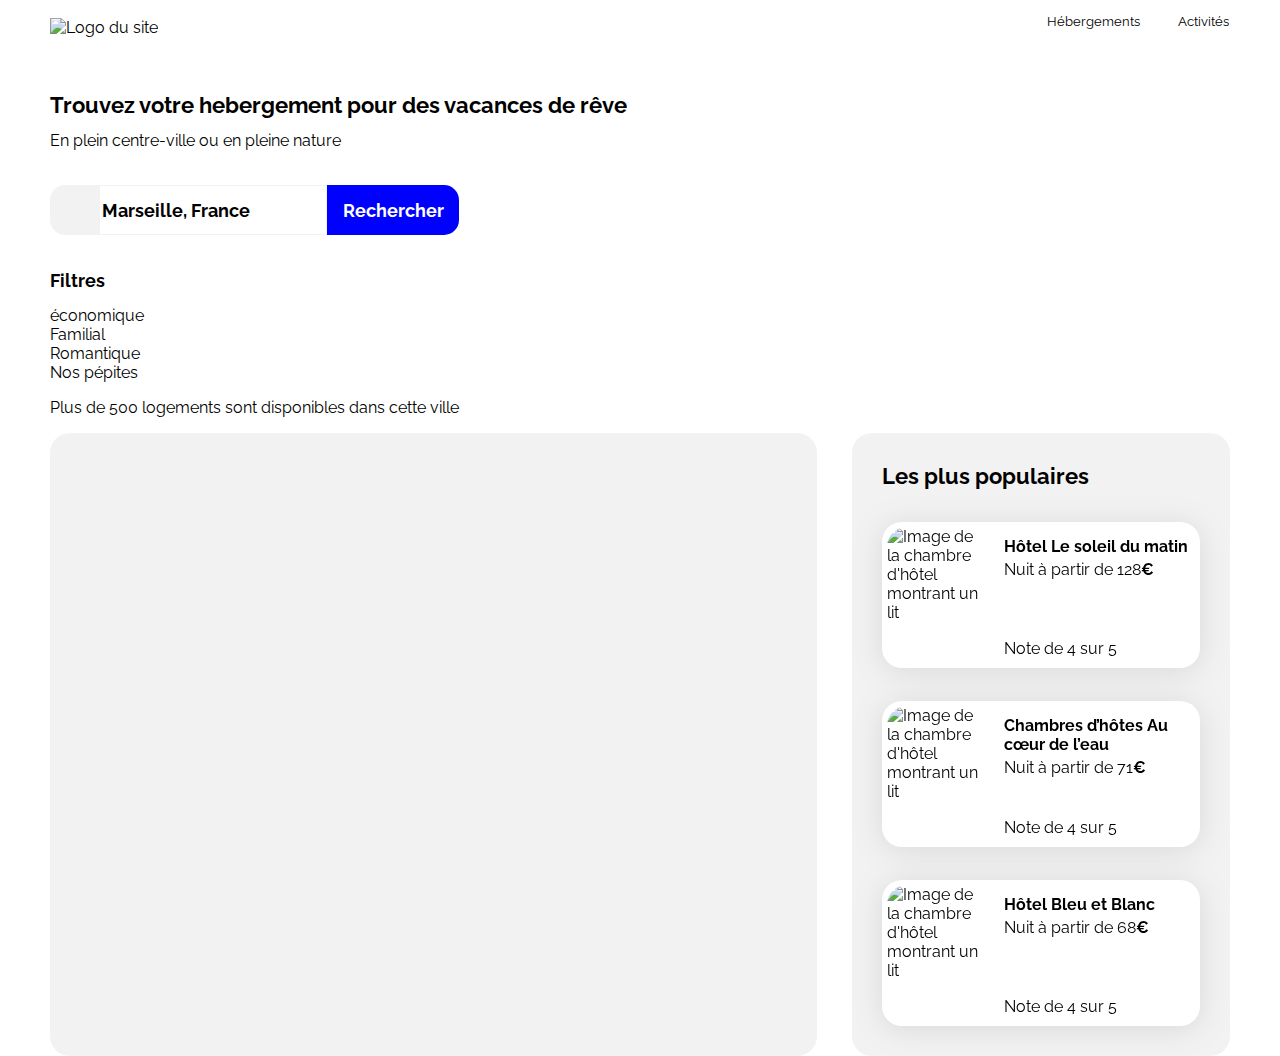
==== index_1.html @ bcfe384f "etape5" ====
<!DOCTYPE html>
<html lang="fr">

<head>
    <meta charset="UTF-8">
    <meta name="viewport" content="width=device-width, initial-scale=1.0">
    <title>Booki</title>
    <link rel="preconnect" href="https://fonts.googleapis.com">
    <link rel="preconnect" href="https://fonts.gstatic.com" crossorigin>
    <link href="https://fonts.googleapis.com/css2?family=Raleway:wght@400;500;700&display=swap" rel="stylesheet">
    <link rel="stylesheet" href="https://cdnjs.cloudflare.com/ajax/libs/font-awesome/6.2.1/css/all.min.css"
        integrity="sha512-MV7K8+y+gLIBoVD59lQIYicR65iaqukzvf/nwasF0nqhPay5w/9lJmVM2hMDcnK1OnMGCdVK+iQrJ7lzPJQd1w=="
        crossorigin="anonymous" referrerpolicy="no-referrer" />
    <link rel="stylesheet" href="Css_1.css">
</head>

<body>
    <div class="main-container">
        <header class="head">
            <div>
                <img class="logo" src="./Images/Booki.png" alt="Logo du site">
            </div>
            <div>
                <button class="but1"><a href="#ancre_H">Hébergements</a></button>
                <button class="but2"><a href="#ancre_A">Activités</a></button>
            </div>     
        </header>
    <h1 class="section-title">Trouvez votre hebergement pour des vacances de rêve</h1>
      <h2 class="card-title classique">En plein centre-ville ou en pleine nature</h2>
        <form class="form">
            <div class="form1">
              
              <i id ="icone1" class="fas fa-map-marker-alt" style="height: 18px; width: 14px; color: black;"></i>
            </div class="form2">
            <div>
              <input type="text" name="lieux" id="lieu" placeholder="Marseille, France">
            </div>
            <div class="form3">
              <button class = "but3"><span class = "mot police18 euro">Rechercher</span><i id ="loupe" class="fa-solid fa-magnifying-glass"></i></button>
            </div>
        </form>
        
        <div class="Filtres">
          <h2 class="police18">Filtres</h2>
        </div>
        <div class="Groupe4filtres">
          <div class="Filtre1">
            <i class="fa-solid fa-money-bill-wave"></i><span>économique</span>
          </div>
          <div class="Filtre2">
             <i class="fa-solid fa-person"></i><span>Familial</span>
          </div>
          <div class="Filtre3">
            <i class="fa-solid fa-heart"></i><span>Romantique</span>
          </div>
          <div class="Filtre4">
            <i class="fa-solid fa-fire"></i><span>Nos pépites</span>
          </div>
        </div>
        <div class="info">
            <div class="cercle">
              <i id="logo_info" class="fa-solid fa-info"></i>
            </div>
            <p>Plus de 500 logements sont disponibles dans cette ville</p>
        </div>
        
        
        <main>
            <div class="hebergements-and-populaires">
                <section class="hebergements">

                </section>
                <section class="populaires">
                    <div class="populaires-title">
                        <h2 class="section-title euro">Les plus populaires</h2>
                        <i class="fa-solid fa-chart-line" aria-hidden="true"></i>
                    </div>
                    <div class="populaires-cards">
                        <a href="#">
                            <article class="card">
                                <img src="./Images/emile-guillemot.jpg" alt="Image de la chambre d'hôtel montrant un lit">
                                <div class="card-content">
                                    <div class="card-txt">
                                        <h3 class="card-title">Hôtel Le soleil du matin</h3>
                                        <p class="card-subtitle">Nuit à partir de 128<span class="euro">€</span></p>
                                    </div>
                                    <div class="card-rating">
                                        <i class="fa-xs fa-solid fa-star" aria-hidden="true"></i>
                                        <i class="fa-xs fa-solid fa-star" aria-hidden="true"></i>
                                        <i class="fa-xs fa-solid fa-star" aria-hidden="true"></i>
                                        <i class="fa-xs fa-solid fa-star" aria-hidden="true"></i>
                                        <i class="fa-xs fa-solid fa-star neutral-star" aria-hidden="true"></i>
                                        <span class="sr-only">Note de 4 sur 5</span>
                                    </div>
                                </div>
                            </article>
                        </a>
                        <a href="#">
                            <article class="card">
                                <img src="./Images/aw-creative.jpg" alt="Image de la chambre d'hôtel montrant un lit">
                                <div class="card-content">
                                    <div class="card-txt">
                                        <h3 class="card-title">Chambres d’hôtes Au cœur de l’eau</h3>
                                        <p class="card-subtitle">Nuit à partir de 71<span class="euro">€</span></p>
                                    </div>
                                    <div class="card-rating">
                                        <i class="fa-xs fa-solid fa-star" aria-hidden="true"></i>
                                        <i class="fa-xs fa-solid fa-star" aria-hidden="true"></i>
                                        <i class="fa-xs fa-solid fa-star" aria-hidden="true"></i>
                                        <i class="fa-xs fa-solid fa-star" aria-hidden="true"></i>
                                        <i class="fa-xs fa-solid fa-star neutral-star" aria-hidden="true"></i>
                                        <span class="sr-only">Note de 4 sur 5</span>
                                    </div>
                                </div>
                            </article>
                        </a>
                        <a href="#">
                            <article class="card">
                                <img src="./Images/febrian-zakaria2.jpg" alt="Image de la chambre d'hôtel montrant un lit">
                                <div class="card-content">
                                    <div class="card-txt">
                                        <h3 class="card-title">Hôtel Bleu et Blanc</h3>
                                        <p class="card-subtitle">Nuit à partir de 68<span class="euro">€</span></p>
                                    </div>
                                    <div class="card-rating">
                                        <i class="fa-xs fa-solid fa-star" aria-hidden="true"></i>
                                        <i class="fa-xs fa-solid fa-star" aria-hidden="true"></i>
                                        <i class="fa-xs fa-solid fa-star" aria-hidden="true"></i>
                                        <i class="fa-xs fa-solid fa-star" aria-hidden="true"></i>
                                        <i class="fa-xs fa-solid fa-star neutral-star" aria-hidden="true"></i>
                                        <span class="sr-only">Note de 4 sur 5</span>
                                    </div>
                                </div>
                            </article>
                        </a>
                    </div>
                </section>
            </div>
        </main>
        <footer></footer>
    </div>
</body>

</html>
---- Css_1.css ----
/****** General ***********/
* {
    font-family: 'Raleway', sans-serif;
}

/****** j'insère ce bout de code pour supprimer les marges en haut de la page ***********/

body, html { 
    margin: 0; height: 100%; 
}

/*Police à 400 d'épaisseur*/

.classique{
    font-weight: 400;
}

/*Police à 18 px*/

.police18{
    font-size: 18px;
}

.head{
    display :flex;
    justify-content: space-between;
    margin-bottom: 50px;
}

.logo{
    width : 30%;
    margin-top: 18px;
}

.but1,.but2{
    border:1px white solid;
    background-color: white;
    align-self: start;
    padding: 12px;
    padding-right: 0px;
    padding-left: 0px;
}

.but1{
    margin-right: 32px;
}

.but1:hover, .but2:hover{
    color: blue;
    border-top: 1px blue solid;
    
}

.form{
    display: flex;
    margin-bottom: 35px;
    margin-top: 35px;
}

.form1{
    display: flex;
    justify-content: center;
    align-items: center;
    height: 50px;
    width: 49px;
    background-color: #F2F2F2;
    border-radius: 15px 0px 0px 15px;
    
}



.icone1{
    margin: auto;
    width: 1500px;
}

#lieu{
    height: 46px;
    border: solid 1px #F2F2F2 ;
    font-weight: 700;
    font-size: 18px;
}

#lieu::placeholder{
    color: black;
}



.but3{
    background-color: blue;
    color : white;
    border: none;
    border-radius: 0px 15px 15px 0px;
    height: 50px;
    width: 132px;
}

#loupe{
    display: none;
}

:root {
    --main-color: #0065FC;
    --main-bg-color: #F2F2F2;
    --filter-bg-color: #DEEBFF;
}

.fa-solid {
    color: var(--main-color);
}

body {
    display: flex;
    justify-content: center;
}

.main-container {
    width: 100%;
    max-width: 1440px;
    padding: 0 50px;
    box-sizing: border-box;
}

a {
    color: inherit;
    text-decoration: none;
}

.section-title {
    margin: 0;
    font-size: 22px;
}

.card {
    background-color: white;
    border-radius: 20px;
    padding: 5px;
    filter: drop-shadow(0px 3px 15px rgba(0, 0, 0, 0.1));
}

.card img {
    object-fit: cover;
}

.card-title {
    font-size: 16px;
}

.euro {
    font-weight: 700;
}

.neutral-star {
    color: var(--main-bg-color)
}

/****** Hebergements And Populaires ***********/
.hebergements-and-populaires {
    display: flex;
    justify-content: space-between;
}

.hebergements-and-populaires section {
    background-color: var(--main-bg-color);
    border-radius: 20px;
    padding: 30px;
    box-sizing: border-box;
}

/****** Hebergements ***********/
.hebergements {
    width: 65%;
}

/****** Populaires ***********/
.populaires {
    width: 32%;
}

.populaires-title {
    display: flex;
    justify-content: space-between;
    align-items: center;
}

.populaires-cards .card {
    display: flex;
    margin-top: 33px;
}

.populaires-cards img {
    width: 33%;
    height: 136px;
    border-top-left-radius: 20px;
    border-bottom-left-radius: 20px;
}

.populaires-cards .card-content {
    width: 67%;
    padding-left: 15px;
    display: flex;
    flex-direction: column;
    justify-content: space-between;
    box-sizing: border-box;
}

.populaires-cards .card-title {
    margin-top: 10px;
    margin-bottom: 4px;
}

.populaires-cards .card-subtitle {
    margin: 0;
}

.populaires-cards .card-rating {
    margin-bottom: 5px;
}




/* Le code ci-dessous correspond à la version responsive uniquement */

/****** Media queries ***********/
/* Medium devices (tablets, less/equal than 1024px) */
@media (max-width: 1024px) {
    .hebergements-and-populaires {
        flex-direction: column;
    }

    .hebergements {
        width: 100%;
    }

    .populaires {
        width: 100%;
        margin-top: 50px;
    }

    .populaires-cards {
        display: flex;
        flex-direction: row;
        justify-content: space-between;
    }

    .populaires-cards a {
        width: 30%;
    }

    .populaires-cards .card-title {
        font-size: 14px;
    }

    .populaires-cards .card-subtitle {
        font-size: 13px;
    }
}

/* Small devices (phones, less than 768px) */
@media (max-width: 767.98px) {
    #loupe{

    }
    .mot{
        display: none;
    }
    
       
    
}
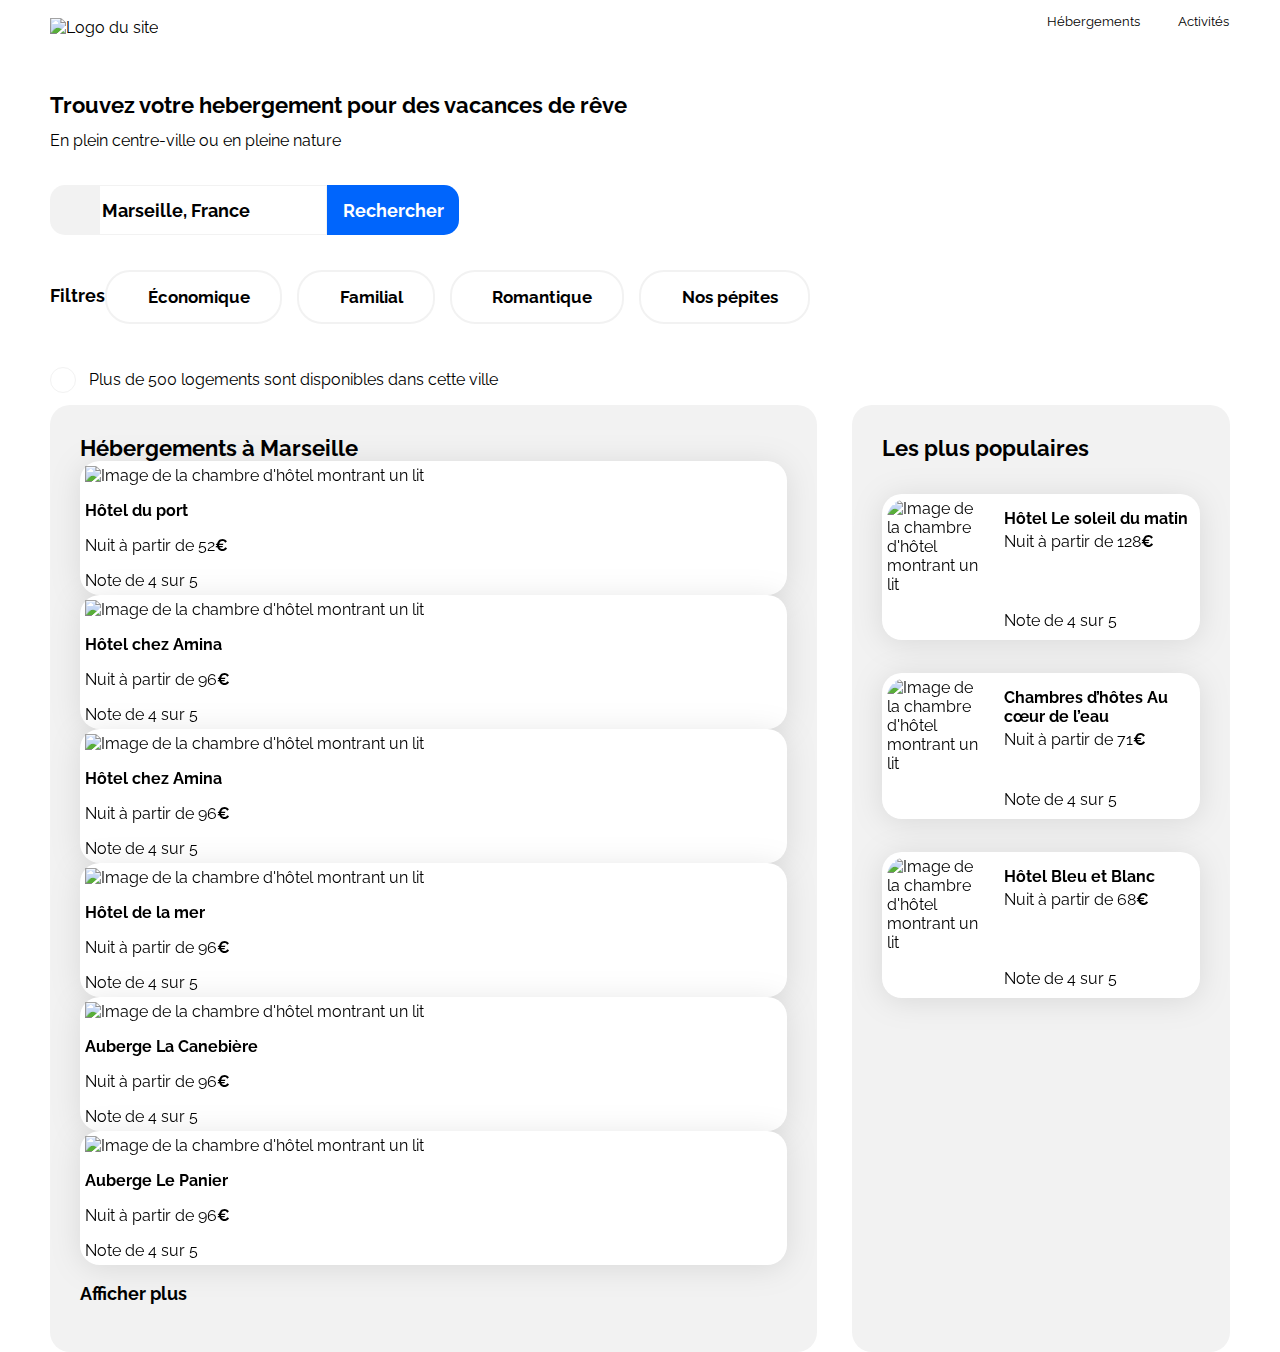
==== commit 68bfd25e: "etape 6 et 7" ====
--- a/index_1.html
+++ b/index_1.html
@@ -41,35 +41,153 @@
         </form>
         
         <div class="Filtres">
-          <h2 class="police18">Filtres</h2>
-        </div>
-        <div class="Groupe4filtres">
-          <div class="Filtre1">
-            <i class="fa-solid fa-money-bill-wave"></i><span>économique</span>
+          <div>
+            <h2 class="police18">Filtres</h2>
+          </div>   
+          <div class="Groupe4filtres">
+            <div class="Filtre1">
+              <i class="fa-solid fa-money-bill-wave"></i><span>Économique</span>
+            </div>
+            <div class="Filtre2">
+               <i class="fa-solid fa-person"></i><span>Familial</span>
+            </div>
+            <div class="Filtre3">
+              <i class="fa-solid fa-heart"></i><span>Romantique</span>
+            </div>
+            <div class="Filtre4">
+              <i class="fa-solid fa-fire"></i><span>Nos pépites</span>
+            </div>
           </div>
-          <div class="Filtre2">
-             <i class="fa-solid fa-person"></i><span>Familial</span>
-          </div>
-          <div class="Filtre3">
-            <i class="fa-solid fa-heart"></i><span>Romantique</span>
-          </div>
-          <div class="Filtre4">
-            <i class="fa-solid fa-fire"></i><span>Nos pépites</span>
-          </div>
-        </div>
+        </div> 
         <div class="info">
             <div class="cercle">
               <i id="logo_info" class="fa-solid fa-info"></i>
             </div>
             <p>Plus de 500 logements sont disponibles dans cette ville</p>
         </div>
-        
         
         <main>
             <div class="hebergements-and-populaires">
                 <section class="hebergements">
-
-                </section>
+                  <h2 class="section-title euro">Hébergements à Marseille</h2>
+                    <div class="Hebergements_Card">
+                      <a href="#">                 
+                        <article class="card">
+                          <img src="./Images/fred-kleber.jpg" alt="Image de la chambre d'hôtel montrant un lit">
+                          <div class="card-content">
+                              <div class="card-txt">
+                                  <h3 class="card-title">Hôtel du port</h3>
+                                  <p class="card-subtitle">Nuit à partir de 52<span class="euro">€</span></p>
+                              </div>
+                              <div class="card-rating">
+                                  <i class="fa-xs fa-solid fa-star" aria-hidden="true"></i>
+                                  <i class="fa-xs fa-solid fa-star" aria-hidden="true"></i>
+                                  <i class="fa-xs fa-solid fa-star" aria-hidden="true"></i>
+                                  <i class="fa-xs fa-solid fa-star" aria-hidden="true"></i>
+                                  <i class="fa-xs fa-solid fa-star neutral-star" aria-hidden="true"></i>
+                                  <span class="sr-only">Note de 4 sur 5</span>
+                              </div>
+                          </div>
+                      </article>
+                     </a>
+                        <a href="#">                 
+                          <article class="card">
+                            <img src="./Images/febrian-zakaria.jpg" alt="Image de la chambre d'hôtel montrant un lit">
+                            <div class="card-content">
+                                <div class="card-txt">
+                                    <h3 class="card-title">Hôtel chez Amina</h3>
+                                    <p class="card-subtitle">Nuit à partir de 96<span class="euro">€</span></p>
+                                </div>
+                                <div class="card-rating">
+                                    <i class="fa-xs fa-solid fa-star" aria-hidden="true"></i>
+                                    <i class="fa-xs fa-solid fa-star" aria-hidden="true"></i>
+                                    <i class="fa-xs fa-solid fa-star" aria-hidden="true"></i>
+                                    <i class="fa-xs fa-solid fa-star" aria-hidden="true"></i>
+                                    <i class="fa-xs fa-solid fa-star neutral-star" aria-hidden="true"></i>
+                                    <span class="sr-only">Note de 4 sur 5</span>
+                                </div>
+                            </div>
+                        </article>
+                       </a>
+                        <a href="#">                 
+                          <article class="card">
+                            <img src="./Images/reisetopia.jpg" alt="Image de la chambre d'hôtel montrant un lit">
+                            <div class="card-content">
+                                <div class="card-txt">
+                                    <h3 class="card-title">Hôtel chez Amina</h3>
+                                    <p class="card-subtitle">Nuit à partir de 96<span class="euro">€</span></p>
+                                </div>
+                                <div class="card-rating">
+                                    <i class="fa-xs fa-solid fa-star" aria-hidden="true"></i>
+                                    <i class="fa-xs fa-solid fa-star" aria-hidden="true"></i>
+                                    <i class="fa-xs fa-solid fa-star" aria-hidden="true"></i>
+                                    <i class="fa-xs fa-solid fa-star" aria-hidden="true"></i>
+                                    <i class="fa-xs fa-solid fa-star neutral-star" aria-hidden="true"></i>
+                                    <span class="sr-only">Note de 4 sur 5</span>
+                                </div>
+                            </div>
+                        </article>
+                       </a>
+                        <a href="#">                 
+                          <article class="card">
+                            <img src="./Images/annie-spratt.jpg" alt="Image de la chambre d'hôtel montrant un lit">
+                            <div class="card-content">
+                                <div class="card-txt">
+                                    <h3 class="card-title">Hôtel de la mer</h3>
+                                    <p class="card-subtitle">Nuit à partir de 96<span class="euro">€</span></p>
+                                </div>
+                                <div class="card-rating">
+                                    <i class="fa-xs fa-solid fa-star" aria-hidden="true"></i>
+                                    <i class="fa-xs fa-solid fa-star" aria-hidden="true"></i>
+                                    <i class="fa-xs fa-solid fa-star" aria-hidden="true"></i>
+                                    <i class="fa-xs fa-solid fa-star" aria-hidden="true"></i>
+                                    <i class="fa-xs fa-solid fa-star neutral-star" aria-hidden="true"></i>
+                                    <span class="sr-only">Note de 4 sur 5</span>
+                                </div>
+                            </div>
+                        </article>
+                        <a href="#">                 
+                            <article class="card">
+                              <img src="./Images/marcus-loke.jpg" alt="Image de la chambre d'hôtel montrant un lit">
+                              <div class="card-content">
+                                  <div class="card-txt">
+                                      <h3 class="card-title">Auberge La Canebière</h3>
+                                      <p class="card-subtitle">Nuit à partir de 96<span class="euro">€</span></p>
+                                  </div>
+                                  <div class="card-rating">
+                                      <i class="fa-xs fa-solid fa-star" aria-hidden="true"></i>
+                                      <i class="fa-xs fa-solid fa-star" aria-hidden="true"></i>
+                                      <i class="fa-xs fa-solid fa-star" aria-hidden="true"></i>
+                                      <i class="fa-xs fa-solid fa-star" aria-hidden="true"></i>
+                                      <i class="fa-xs fa-solid fa-star neutral-star" aria-hidden="true"></i>
+                                      <span class="sr-only">Note de 4 sur 5</span>
+                                  </div>
+                              </div>
+                          </article>                           
+                          <a href="#">                 
+                            <article class="card">
+                              <img src="./Images/nicate-lee.jpg" alt="Image de la chambre d'hôtel montrant un lit">
+                              <div class="card-content">
+                                  <div class="card-txt">
+                                      <h3 class="card-title">Auberge Le Panier</h3>
+                                      <p class="card-subtitle">Nuit à partir de 96<span class="euro">€</span></p>
+                                  </div>
+                                  <div class="card-rating">
+                                      <i class="fa-xs fa-solid fa-star" aria-hidden="true"></i>
+                                      <i class="fa-xs fa-solid fa-star" aria-hidden="true"></i>
+                                      <i class="fa-xs fa-solid fa-star" aria-hidden="true"></i>
+                                      <i class="fa-xs fa-solid fa-star" aria-hidden="true"></i>
+                                      <i class="fa-xs fa-solid fa-star neutral-star" aria-hidden="true"></i>
+                                      <span class="sr-only">Note de 4 sur 5</span>
+                                  </div>
+                              </div>
+                          </article>                  
+                   
+                        
+                    </div>
+                <h3 class="police18">Afficher plus</h3>     
+                
+            </section>
                 <section class="populaires">
                     <div class="populaires-title">
                         <h2 class="section-title euro">Les plus populaires</h2>
@@ -141,4 +259,4 @@
     </div>
 </body>
 
-</html>
+</html>--- a/Css_1.css
+++ b/Css_1.css
@@ -46,8 +46,8 @@
 }
 
 .but1:hover, .but2:hover{
-    color: blue;
-    border-top: 1px blue solid;
+    color: #0065FC;
+    border-top: 1px  solid #0065FC;
     
 }
 
@@ -89,7 +89,7 @@
 
 
 .but3{
-    background-color: blue;
+    background-color: #0065FC;
     color : white;
     border: none;
     border-radius: 0px 15px 15px 0px;
@@ -101,6 +101,75 @@
     display: none;
 }
 
+.Filtres{
+    display: flex;
+}
+
+.Groupe4filtres{
+    display: flex;
+    justify-content: flex-start;
+    gap: 15px;
+
+}
+
+.Filtre1, .Filtre2, .Filtre3, .Filtre4{
+    height: 50px;
+    border: solid 2px #F2F2F2;
+    font-weight: 700;
+    font-size: 17px;
+    border-radius: 25px 25px 25px 25px;
+    display: flex;
+    justify-content: center;
+    align-items: center;
+    gap: 10px;
+}
+
+.Filtre1{
+    width: 173px;
+}
+
+.Filtre2{
+    width: 134px;
+}
+
+.Filtre3{
+    width: 170px;
+}
+
+.Filtre4{
+    width: 167px;
+}
+
+.info{
+    margin-top: 30px;
+    display: flex;
+    justify-content: flex-start;
+}
+
+
+.cercle{
+    margin-right: 13px;
+    margin-top: 13px;
+    display: flex;
+    justify-content: center;
+    align-items: center;
+    height: 24px;
+    width: 24px;
+    border: solid 1px #F2F2F2;
+    border-radius: 25px 25px 25px 25px;   
+}
+
+#logo_info{
+    font-size: 10px;
+}
+
+/* CHANGEMENT DE COULEUR POUR LES FILTRES*/
+
+.Filtre1:hover, .Filtre2:hover, .Filtre3:hover, .Filtre4:hover{
+    background-color: #DEEBFF;
+}
+
+
 :root {
     --main-color: #0065FC;
     --main-bg-color: #F2F2F2;
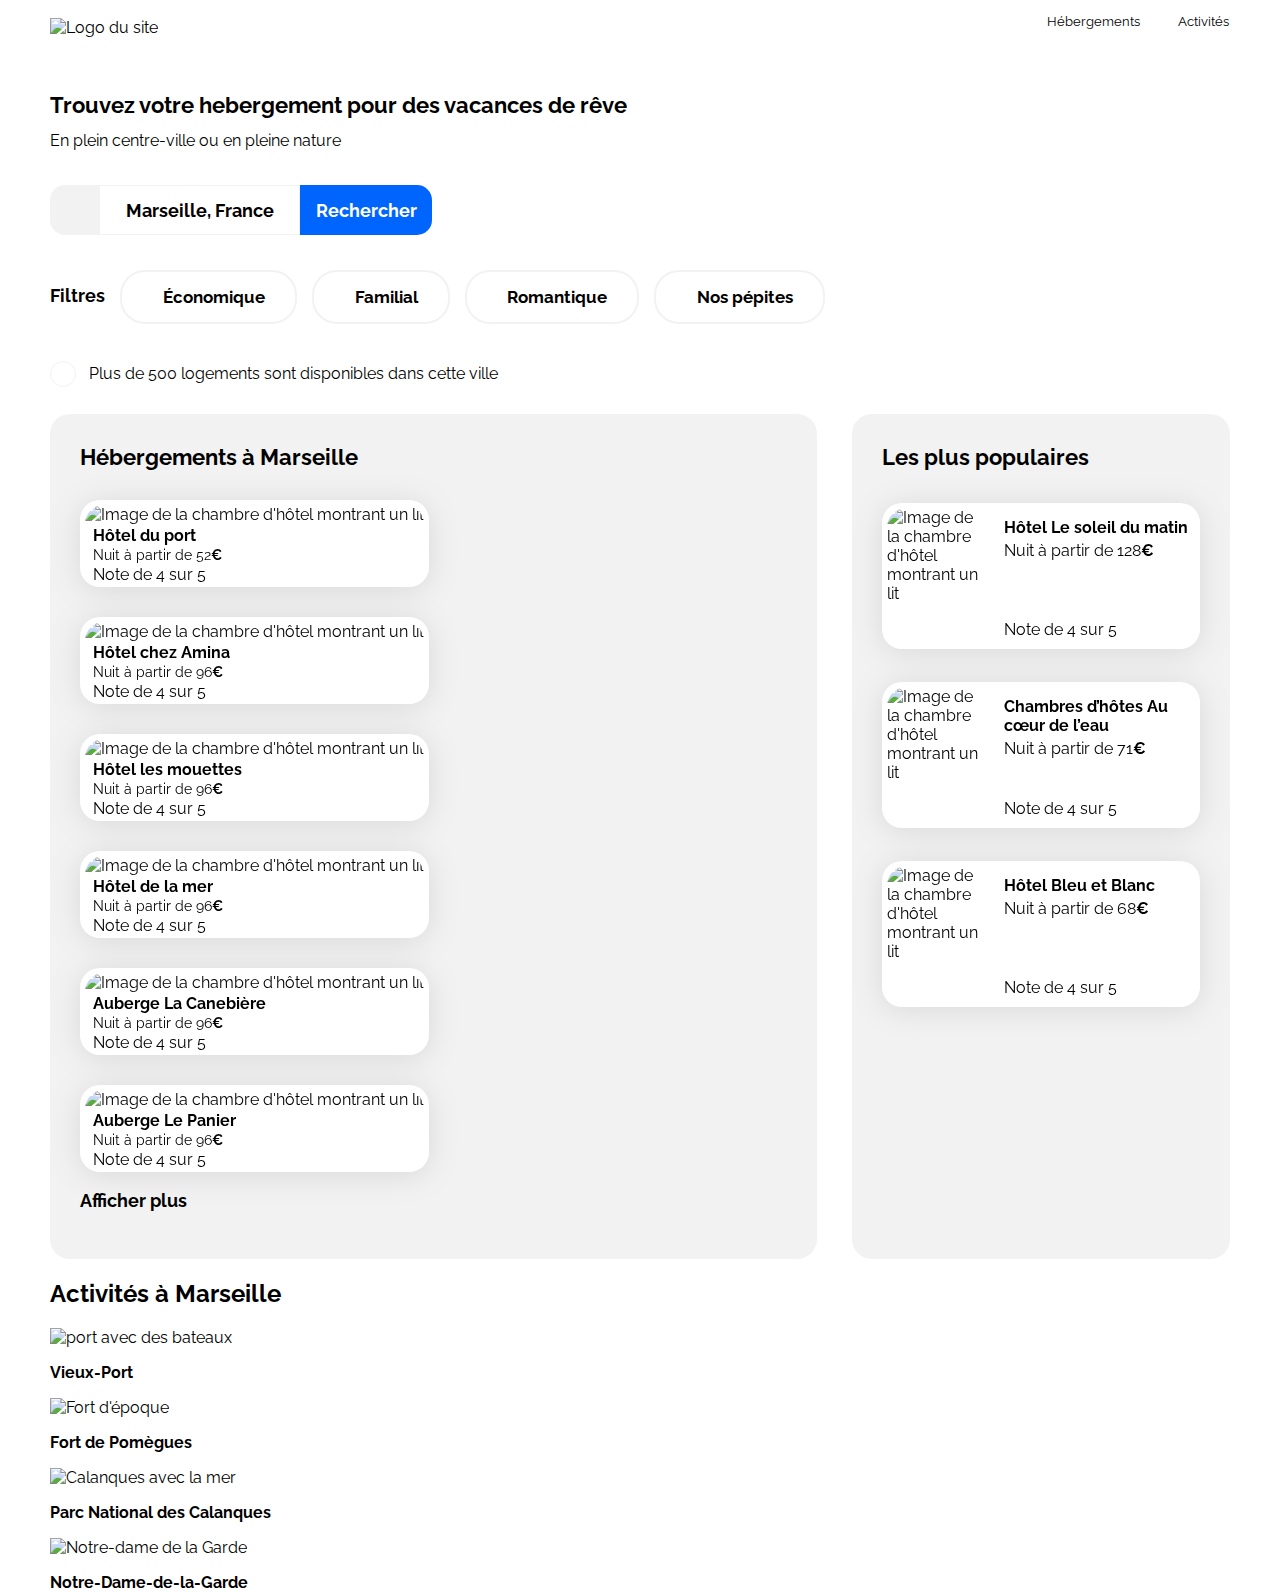
==== commit 02d58dce: "etape8" ====
--- a/index_1.html
+++ b/index_1.html
@@ -114,7 +114,7 @@
                             <img src="./Images/reisetopia.jpg" alt="Image de la chambre d'hôtel montrant un lit">
                             <div class="card-content">
                                 <div class="card-txt">
-                                    <h3 class="card-title">Hôtel chez Amina</h3>
+                                    <h3 class="card-title">Hôtel les mouettes</h3>
                                     <p class="card-subtitle">Nuit à partir de 96<span class="euro">€</span></p>
                                 </div>
                                 <div class="card-rating">
@@ -188,7 +188,7 @@
                 <h3 class="police18">Afficher plus</h3>     
                 
             </section>
-                <section class="populaires">
+            <section class="populaires">
                     <div class="populaires-title">
                         <h2 class="section-title euro">Les plus populaires</h2>
                         <i class="fa-solid fa-chart-line" aria-hidden="true"></i>
@@ -255,6 +255,38 @@
                 </section>
             </div>
         </main>
+        
+        <section class="Activites">
+            <div>
+              <h2>Activités à Marseille</h2>
+            </div>
+            <div class="bloc_4_vignettes">
+               <article class="vignette">
+                  <img src="./Images/reno-laithienne.jpg" alt="port avec des bateaux">
+                  <h3 class="card-title">Vieux-Port</h3>
+                </article> 
+                <article class="vignette">
+                    <img src="./Images/paul-hermann.jpg" alt="Fort d'époque">
+                    <h3 class="card-title">Fort de Pomègues</h3>
+                  </article> 
+                  <article class="vignette">
+                    <img src="./Images/kilyan-sockalingum.jpg" alt="Calanques avec la mer">
+                    <h3 class="card-title">Parc National des Calanques </h3>
+                  </article> 
+                  <article class="vignette">
+                    <img src="./Images/florian-wehde.jpg" alt="Notre-dame de la Garde">
+                    <h3 class="card-title">Notre-Dame-de-la-Garde</h3>
+                  </article> 
+            </div>
+        </section>    
+
+
+        </section>
+        
+        
+        
+        
+        
         <footer></footer>
     </div>
 </body>
--- a/Css_1.css
+++ b/Css_1.css
@@ -51,6 +51,8 @@
     
 }
 
+/* ETAPE 4 = BOUTON RECHERCHE*/
+
 .form{
     display: flex;
     margin-bottom: 35px;
@@ -80,13 +82,13 @@
     border: solid 1px #F2F2F2 ;
     font-weight: 700;
     font-size: 18px;
+    width: 195px;
 }
 
 #lieu::placeholder{
     color: black;
-}
-
-
+    text-align: center;
+}
 
 .but3{
     background-color: #0065FC;
@@ -101,8 +103,12 @@
     display: none;
 }
 
+/* ETAPE 5 = LES FILTRES*/
+
 .Filtres{
     display: flex;
+    justify-content: flex-start;
+    gap: 15px;
 }
 
 .Groupe4filtres{
@@ -141,7 +147,7 @@
 }
 
 .info{
-    margin-top: 30px;
+    margin-top: 24px;
     display: flex;
     justify-content: flex-start;
 }
@@ -169,6 +175,84 @@
     background-color: #DEEBFF;
 }
 
+/* ETAPE 6 et 7 = LES CARDS*/
+
+.Hebergements_Card img {
+    width: 240px;
+    height: 110px;
+    border-top-left-radius: 20px;
+    border-top-right-radius: 20px;
+}
+
+
+.hebergements{
+    width: 65%;
+    
+}
+
+.Hebergements_Card{
+    display: flex;
+    justify-content: flex-start;
+    flex-wrap: wrap;
+    gap: 30px;
+    padding-top: 30px; 
+
+}
+
+/* Je reprends Card et card appartenant à Populaire, pour y intégré la suite*/
+
+.card {
+    background-color: white;
+    border-radius: 20px;
+    padding: 5px;
+    filter: drop-shadow(0px 3px 15px rgba(0, 0, 0, 0.1));
+}
+
+.hebergements .card{
+    padding-bottom: 1px;
+}
+
+.populaires-cards .card-content {
+    width: 67%;
+    padding-left: 15px;
+    display: flex;
+    flex-direction: column;
+    justify-content: space-between;
+    box-sizing: border-box;
+}
+
+
+.populaires-cards .card {
+    display: flex;
+    margin-top: 33px;
+}
+
+.hebergements .card-content{   
+   
+    
+    
+}
+    
+.hebergements .card-title{
+    margin: 2px;
+    margin-left: 8px;
+    font-size: 16px;
+}
+
+.hebergements .card-subtitle{
+    margin: 2px;
+    margin-left: 8px;
+    font-size: 14px;
+    font-weight: 400;
+
+}
+
+.hebergements .card-rating {
+    margin: 2px;
+    margin-left: 8px;
+}
+
+
 
 :root {
     --main-color: #0065FC;
@@ -202,12 +286,7 @@
     font-size: 22px;
 }
 
-.card {
-    background-color: white;
-    border-radius: 20px;
-    padding: 5px;
-    filter: drop-shadow(0px 3px 15px rgba(0, 0, 0, 0.1));
-}
+
 
 .card img {
     object-fit: cover;
@@ -229,6 +308,7 @@
 .hebergements-and-populaires {
     display: flex;
     justify-content: space-between;
+    margin-top: 15px ;
 }
 
 .hebergements-and-populaires section {
@@ -239,9 +319,9 @@
 }
 
 /****** Hebergements ***********/
-.hebergements {
+/* .hebergements {      Je l'ai intégré plus haut dans ma classe du même nom
     width: 65%;
-}
+} */
 
 /****** Populaires ***********/
 .populaires {
@@ -254,10 +334,7 @@
     align-items: center;
 }
 
-.populaires-cards .card {
-    display: flex;
-    margin-top: 33px;
-}
+
 
 .populaires-cards img {
     width: 33%;
@@ -319,11 +396,11 @@
         width: 30%;
     }
 
-    .populaires-cards .card-title {
+    *.populaires-cards .card-title { 
         font-size: 14px;
     }
 
-    .populaires-cards .card-subtitle {
+    .card-subtitle {
         font-size: 13px;
     }
 }
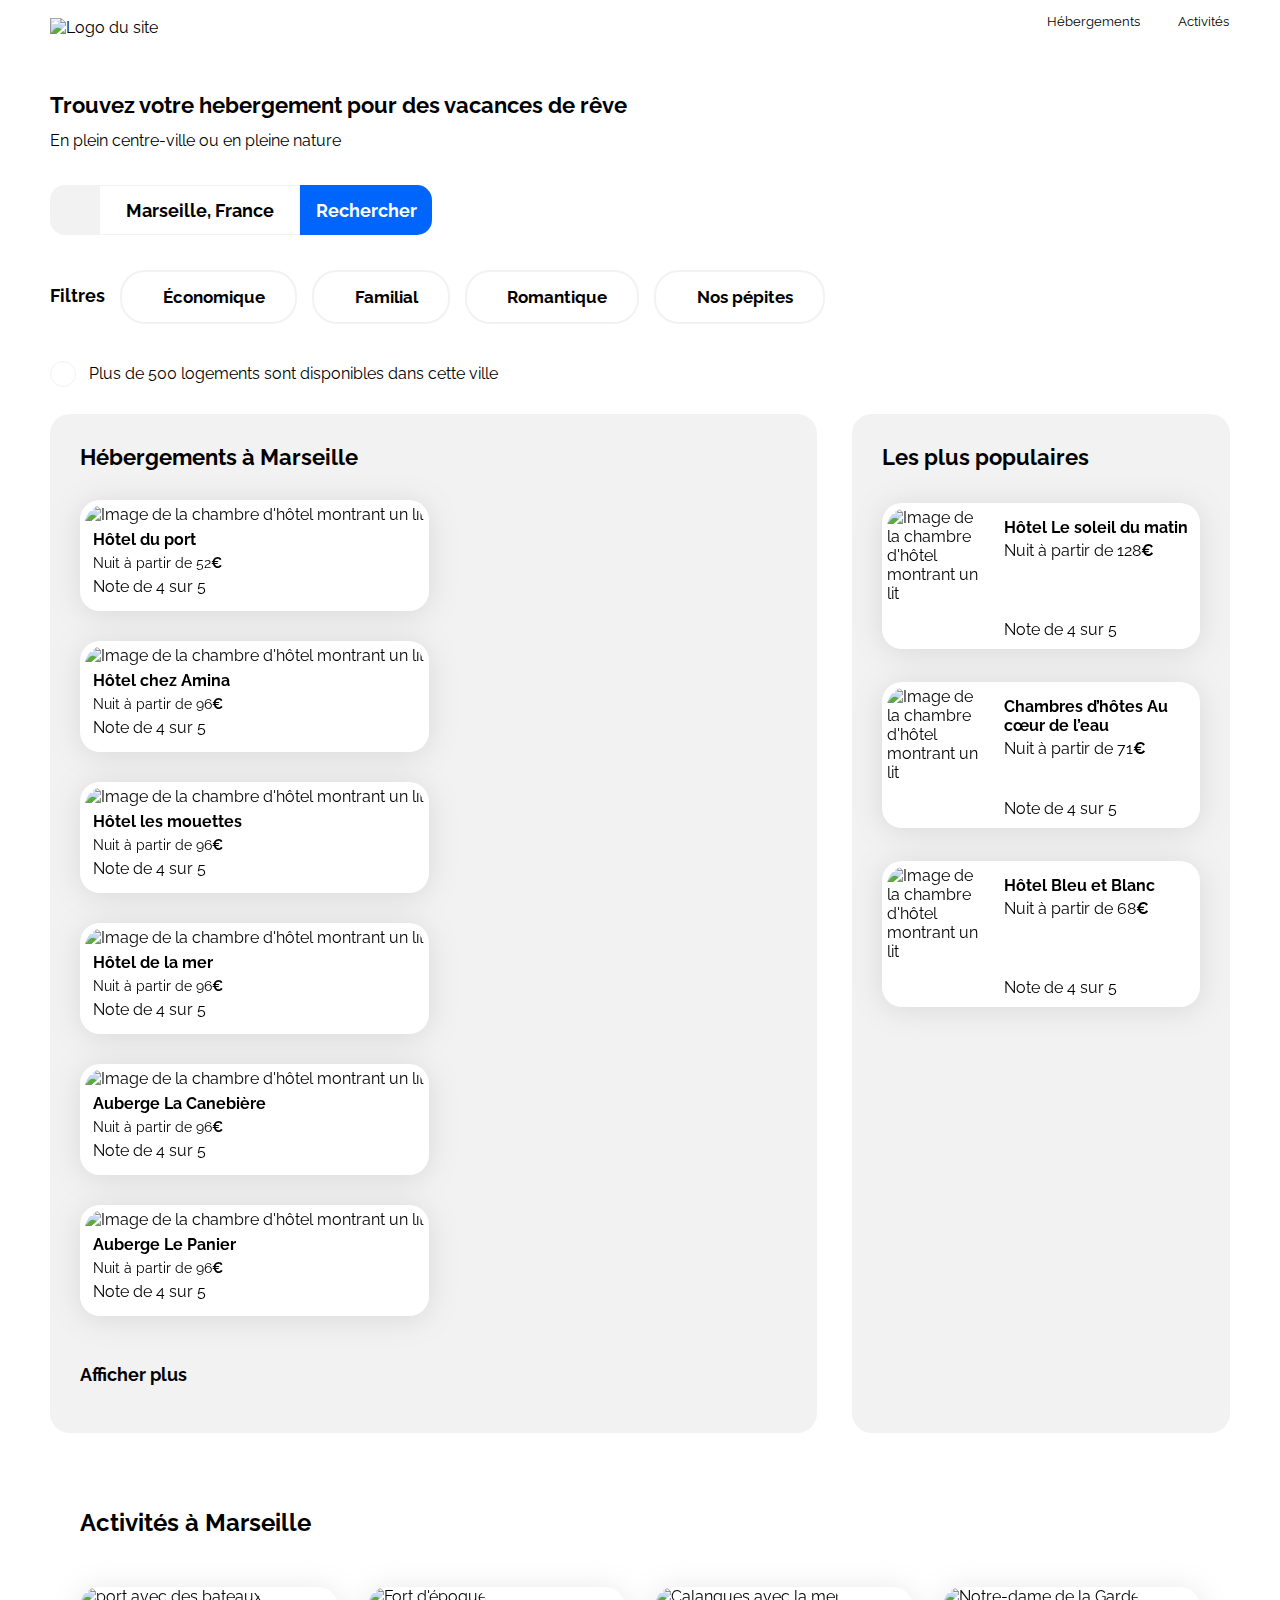
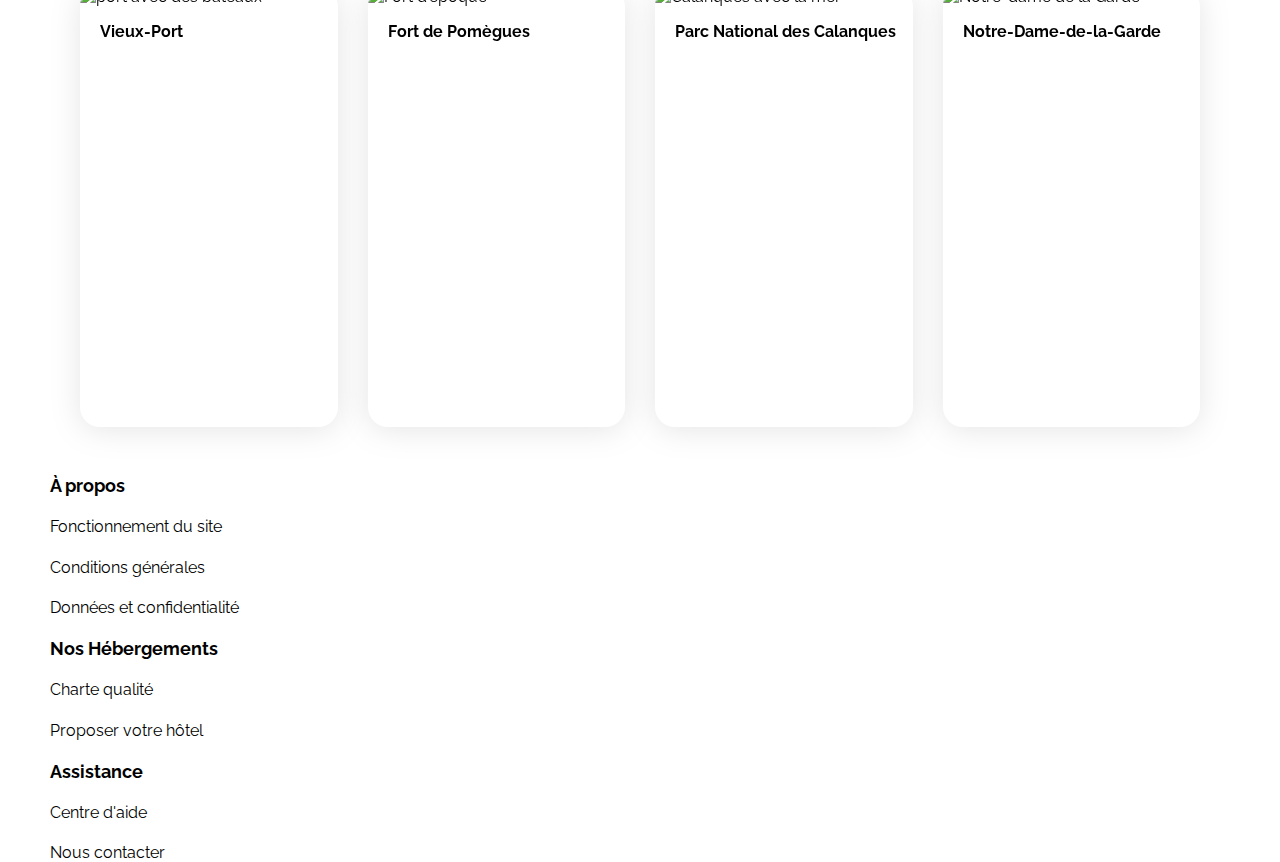
==== commit 6d49e91f: "etape9" ====
--- a/index_1.html
+++ b/index_1.html
@@ -25,8 +25,8 @@
                 <button class="but2"><a href="#ancre_A">Activités</a></button>
             </div>     
         </header>
-    <h1 class="section-title">Trouvez votre hebergement pour des vacances de rêve</h1>
-      <h2 class="card-title classique">En plein centre-ville ou en pleine nature</h2>
+        <h1 class="section-title">Trouvez votre hebergement pour des vacances de rêve</h1>
+          <h2 class="card-title classique">En plein centre-ville ou en pleine nature</h2>
         <form class="form">
             <div class="form1">
               
@@ -278,16 +278,25 @@
                     <h3 class="card-title">Notre-Dame-de-la-Garde</h3>
                   </article> 
             </div>
-        </section>    
-
-
-        </section>
-        
-        
-        
-        
-        
-        <footer></footer>
+        </section>        
+        <footer class="pied_de_page">
+            <div class="bloc">
+              <h3 class="police18">À propos</h3> 
+              <h4 class="card-title classique">Fonctionnement du site</h4>
+              <h4 class="card-title classique">Conditions générales</h4>
+              <h4 class="card-title classique">Données et confidentialité</h4>
+            </div>
+            <div class="bloc">
+                <h3 class="police18">Nos Hébergements</h3> 
+                <h4 class="card-title classique">Charte qualité</h4>
+                <h4 class="card-title classique">Proposer votre hôtel</h4>
+            </div>
+            <div class="bloc">
+                <h3 class="police18">Assistance</h3> 
+                <h4 class="card-title classique">Centre d'aide</h4>
+                <h4 class="card-title classique">Nous contacter</h4>
+            </div>         
+        </footer>
     </div>
 </body>
 
--- a/Css_1.css
+++ b/Css_1.css
@@ -179,7 +179,7 @@
 
 .Hebergements_Card img {
     width: 240px;
-    height: 110px;
+    height: 115px;
     border-top-left-radius: 20px;
     border-top-right-radius: 20px;
 }
@@ -187,7 +187,6 @@
 
 .hebergements{
     width: 65%;
-    
 }
 
 .Hebergements_Card{
@@ -196,6 +195,7 @@
     flex-wrap: wrap;
     gap: 30px;
     padding-top: 30px; 
+    padding-bottom: 30px;
 
 }
 
@@ -226,21 +226,20 @@
     display: flex;
     margin-top: 33px;
 }
-
-.hebergements .card-content{   
-   
-    
-    
-}
-    
+ 
+.hebergements .card-content{
+    height: 80px;
+
+}
+
 .hebergements .card-title{
-    margin: 2px;
+    margin: 6px;
     margin-left: 8px;
     font-size: 16px;
 }
 
 .hebergements .card-subtitle{
-    margin: 2px;
+    margin: 6px;
     margin-left: 8px;
     font-size: 14px;
     font-weight: 400;
@@ -248,8 +247,44 @@
 }
 
 .hebergements .card-rating {
-    margin: 2px;
+    margin: 6px;
     margin-left: 8px;
+}
+
+/* ETAPE 8 */
+ 
+.Activites{
+    display: flex;
+    flex-direction: column;
+    gap : 30px;
+    padding: 30px;
+    
+}
+
+.bloc_4_vignettes{
+    display: flex;
+    justify-content: space-around;
+    gap: 30px;
+}
+
+.vignette{
+    height: 440px;
+    width: 298px;
+    border-radius: 20px 20px 20px 20px;
+    background-color: white;
+    filter: drop-shadow(0px 3px 15px rgba(0, 0, 0, 0.1));
+}
+
+.Activites img{
+    height: 380px;
+    width: 298px;
+    border-top-left-radius: 20px;
+    border-top-right-radius: 20px;
+    object-fit: cover;
+}
+
+.vignette .card-title {
+    margin-left: 20px;
 }
 
 
@@ -287,7 +322,6 @@
 }
 
 
-
 .card img {
     object-fit: cover;
 }
@@ -304,11 +338,12 @@
     color: var(--main-bg-color)
 }
 
-/****** Hebergements And Populaires ***********/
+/****** Hebergements And Populaires ***********/   
 .hebergements-and-populaires {
     display: flex;
     justify-content: space-between;
-    margin-top: 15px ;
+    margin-top: 15px ;  
+    margin-bottom: 25px;
 }
 
 .hebergements-and-populaires section {
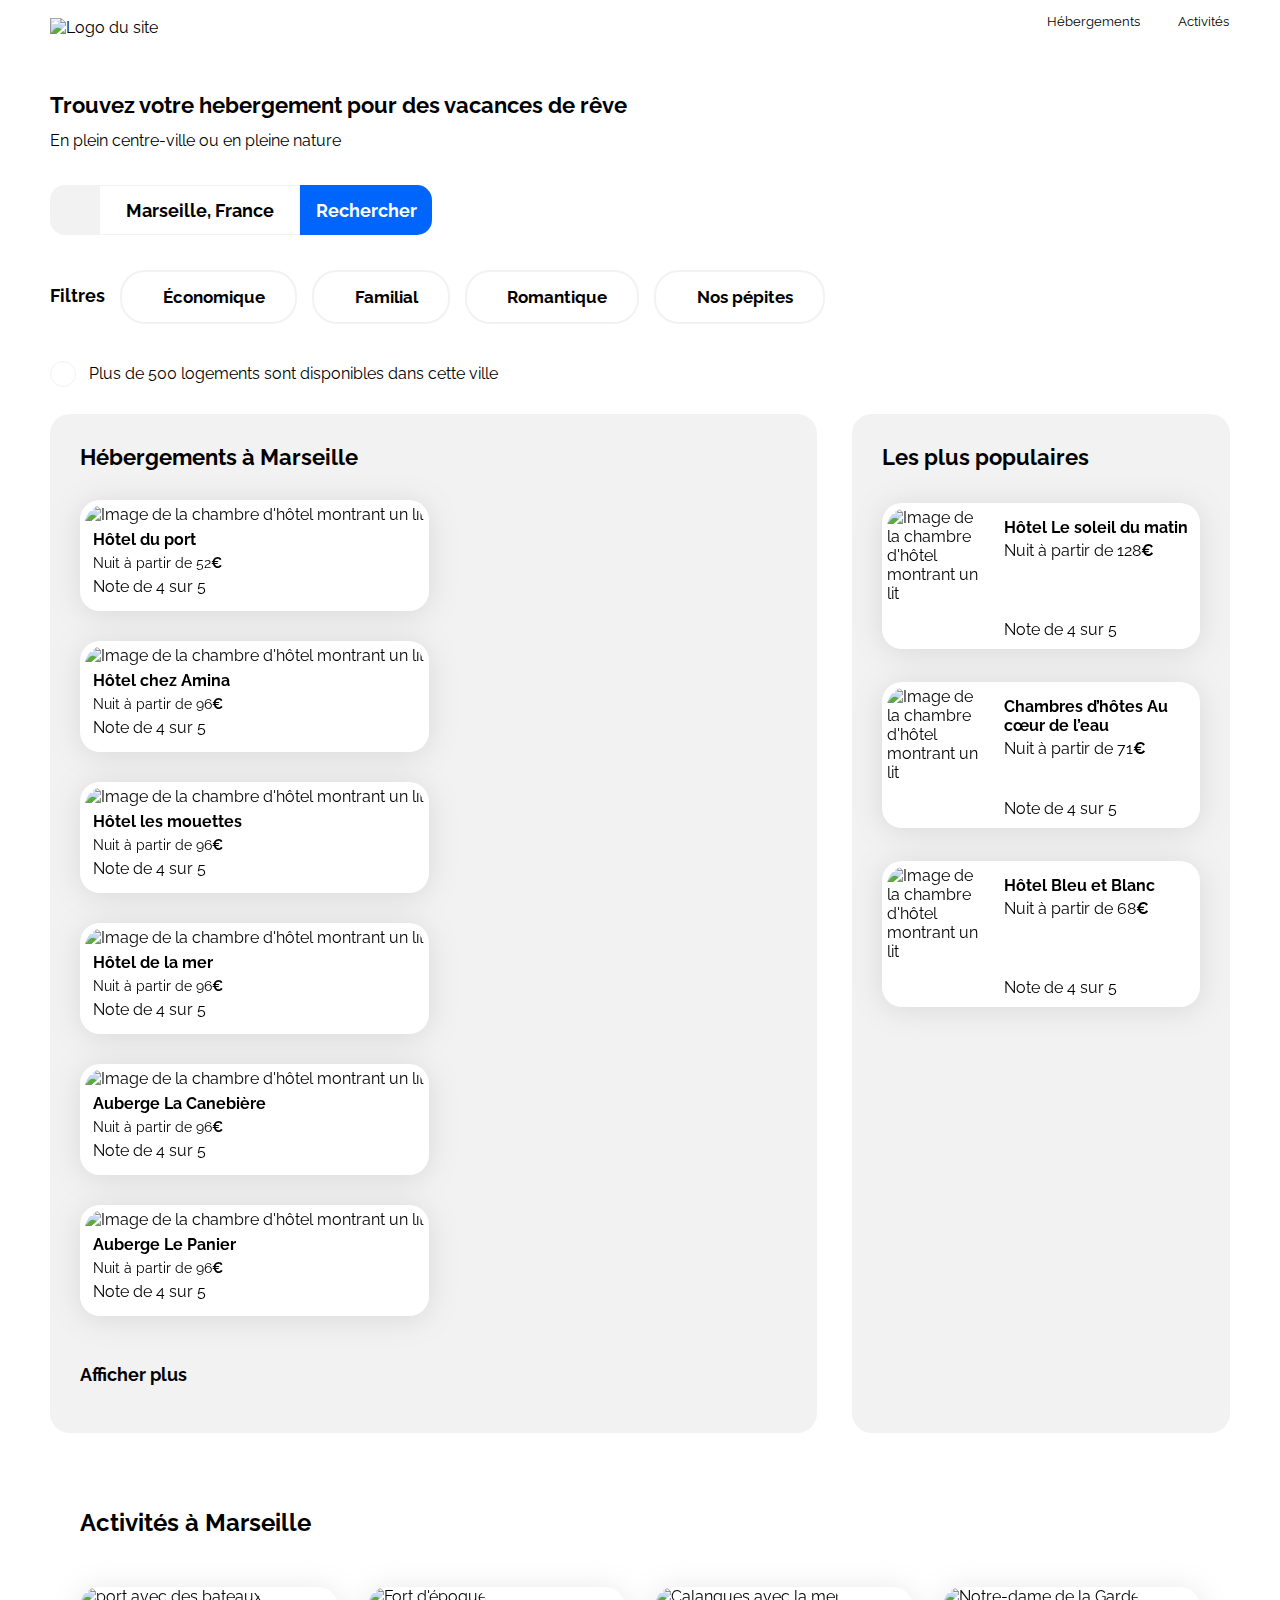
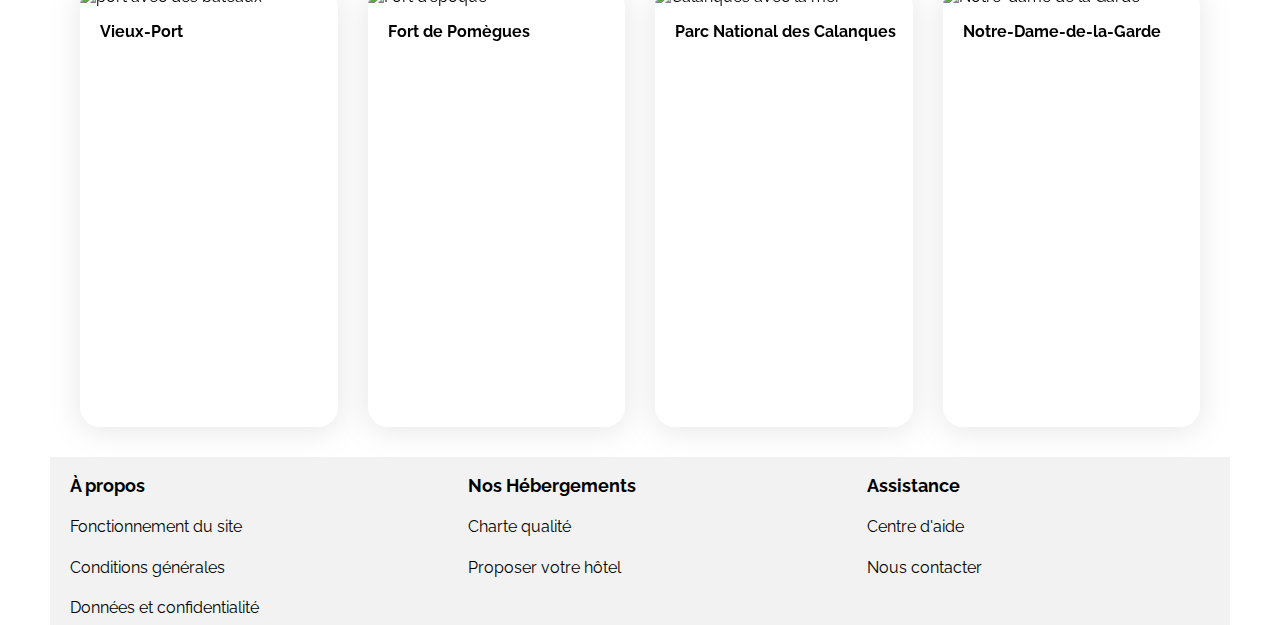
==== commit 7badb02f: "etape10 en cours" ====
--- a/index_1.html
+++ b/index_1.html
@@ -17,20 +17,19 @@
 <body>
     <div class="main-container">
         <header class="head">
-            <div>
-                <img class="logo" src="./Images/Booki.png" alt="Logo du site">
-            </div>
-            <div>
+            <div class="logo">
+                <img class="logo_image" src="./Images/Booki.png" alt="Logo du site">
+            </div>
+            <div class="Navigation">
                 <button class="but1"><a href="#ancre_H">Hébergements</a></button>
                 <button class="but2"><a href="#ancre_A">Activités</a></button>
             </div>     
         </header>
-        <h1 class="section-title">Trouvez votre hebergement pour des vacances de rêve</h1>
-          <h2 class="card-title classique">En plein centre-ville ou en pleine nature</h2>
+        <h1 class="section-title Titre">Trouvez votre hebergement pour des vacances de rêve</h1>
+          <h2 class="card-title classique Titre">En plein centre-ville ou en pleine nature</h2>
         <form class="form">
-            <div class="form1">
-              
-              <i id ="icone1" class="fas fa-map-marker-alt" style="height: 18px; width: 14px; color: black;"></i>
+            <div class="form1">             
+              <i id ="icone1" class="fas fa-map-marker-alt"></i>
             </div class="form2">
             <div>
               <input type="text" name="lieux" id="lieu" placeholder="Marseille, France">
@@ -49,7 +48,7 @@
               <i class="fa-solid fa-money-bill-wave"></i><span>Économique</span>
             </div>
             <div class="Filtre2">
-               <i class="fa-solid fa-person"></i><span>Familial</span>
+               <i id="femme" class="fa-solid fa-person"></i><span>Familial</span>
             </div>
             <div class="Filtre3">
               <i class="fa-solid fa-heart"></i><span>Romantique</span>
@@ -69,7 +68,7 @@
         <main>
             <div class="hebergements-and-populaires">
                 <section class="hebergements">
-                  <h2 class="section-title euro">Hébergements à Marseille</h2>
+                  <h2 class="section-title euro" id="ancre_H">Hébergements à Marseille</h2>
                     <div class="Hebergements_Card">
                       <a href="#">                 
                         <article class="card">
@@ -258,7 +257,7 @@
         
         <section class="Activites">
             <div>
-              <h2>Activités à Marseille</h2>
+              <h2 id="ancre_A">Activités à Marseille</h2>
             </div>
             <div class="bloc_4_vignettes">
                <article class="vignette">
--- a/Css_1.css
+++ b/Css_1.css
@@ -287,6 +287,22 @@
     margin-left: 20px;
 }
 
+/* ETAPE 9*/
+
+.pied_de_page{
+    display: flex;
+    justify-content: space-between;
+    background-color: #F2F2F2;
+    height: 168px;
+    width: 1340;
+    gap: 15px;
+}
+
+.bloc{
+    width: 33%;
+    padding-left: 20px;
+}
+
 
 
 :root {
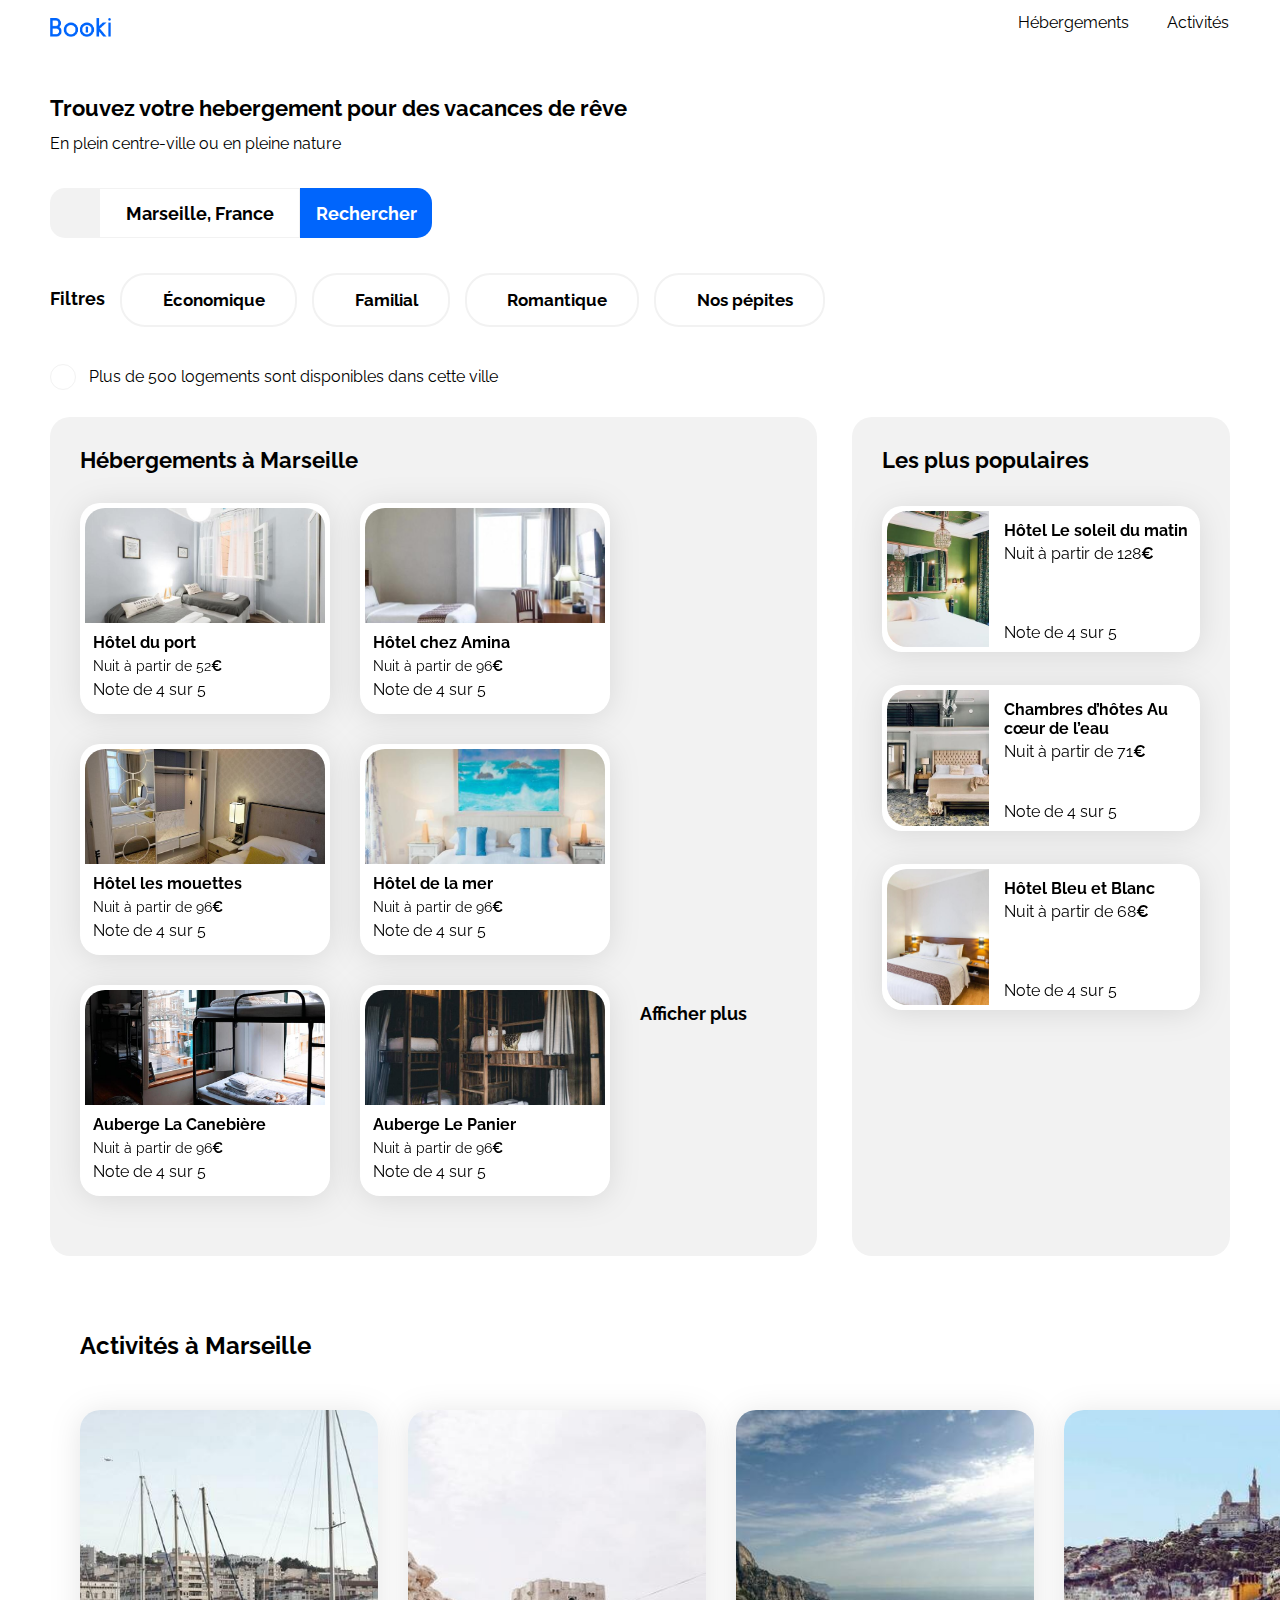
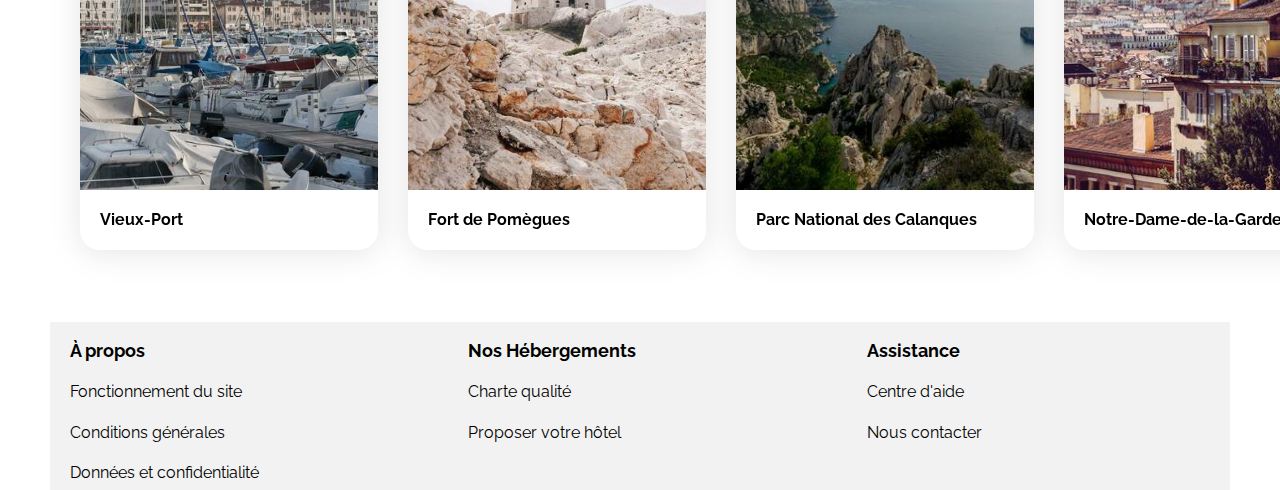
==== commit 1c358dfc: "etape10" ====
--- a/index_1.html
+++ b/index_1.html
@@ -45,16 +45,16 @@
           </div>   
           <div class="Groupe4filtres">
             <div class="Filtre1">
-              <i class="fa-solid fa-money-bill-wave"></i><span>Économique</span>
+              <i id="dollar" class="fa-solid fa-money-bill-wave"></i><span>Économique</span>
             </div>
             <div class="Filtre2">
                <i id="femme" class="fa-solid fa-person"></i><span>Familial</span>
             </div>
             <div class="Filtre3">
-              <i class="fa-solid fa-heart"></i><span>Romantique</span>
+              <i id="coeur"class="fa-solid fa-heart"></i><span>Romantique</span>
             </div>
             <div class="Filtre4">
-              <i class="fa-solid fa-fire"></i><span>Nos pépites</span>
+              <i id="flamme" class="fa-solid fa-fire"></i><span>Nos pépites</span>
             </div>
           </div>
         </div> 
@@ -66,11 +66,11 @@
         </div>
         
         <main>
-            <div class="hebergements-and-populaires">
+            <div class="hebergements-and-populaires">           
                 <section class="hebergements">
                   <h2 class="section-title euro" id="ancre_H">Hébergements à Marseille</h2>
                     <div class="Hebergements_Card">
-                      <a href="#">                 
+                        <a href="#">                 
                         <article class="card">
                           <img src="./Images/fred-kleber.jpg" alt="Image de la chambre d'hôtel montrant un lit">
                           <div class="card-content">
@@ -87,10 +87,10 @@
                                   <span class="sr-only">Note de 4 sur 5</span>
                               </div>
                           </div>
-                      </article>
-                     </a>
-                        <a href="#">                 
-                          <article class="card">
+                        </article>
+                        </a>
+                        <a href="#">                 
+                            <article class="card">
                             <img src="./Images/febrian-zakaria.jpg" alt="Image de la chambre d'hôtel montrant un lit">
                             <div class="card-content">
                                 <div class="card-txt">
@@ -107,9 +107,9 @@
                                 </div>
                             </div>
                         </article>
-                       </a>
-                        <a href="#">                 
-                          <article class="card">
+                        </a>
+                        <a href="#">                 
+                            <article class="card">
                             <img src="./Images/reisetopia.jpg" alt="Image de la chambre d'hôtel montrant un lit">
                             <div class="card-content">
                                 <div class="card-txt">
@@ -126,9 +126,9 @@
                                 </div>
                             </div>
                         </article>
-                       </a>
-                        <a href="#">                 
-                          <article class="card">
+                        </a>
+                        <a href="#">                 
+                            <article class="card">
                             <img src="./Images/annie-spratt.jpg" alt="Image de la chambre d'hôtel montrant un lit">
                             <div class="card-content">
                                 <div class="card-txt">
@@ -145,25 +145,27 @@
                                 </div>
                             </div>
                         </article>
-                        <a href="#">                 
-                            <article class="card">
-                              <img src="./Images/marcus-loke.jpg" alt="Image de la chambre d'hôtel montrant un lit">
-                              <div class="card-content">
-                                  <div class="card-txt">
+                        </a>
+                        <a href="#">                 
+                            <article class="card">
+                            <img src="./Images/marcus-loke.jpg" alt="Image de la chambre d'hôtel montrant un lit">
+                            <div class="card-content">
+                                <div class="card-txt">
                                       <h3 class="card-title">Auberge La Canebière</h3>
                                       <p class="card-subtitle">Nuit à partir de 96<span class="euro">€</span></p>
-                                  </div>
-                                  <div class="card-rating">
+                                </div>
+                                <div class="card-rating">
                                       <i class="fa-xs fa-solid fa-star" aria-hidden="true"></i>
                                       <i class="fa-xs fa-solid fa-star" aria-hidden="true"></i>
                                       <i class="fa-xs fa-solid fa-star" aria-hidden="true"></i>
                                       <i class="fa-xs fa-solid fa-star" aria-hidden="true"></i>
                                       <i class="fa-xs fa-solid fa-star neutral-star" aria-hidden="true"></i>
                                       <span class="sr-only">Note de 4 sur 5</span>
-                                  </div>
-                              </div>
-                          </article>                           
-                          <a href="#">                 
+                                </div>
+                            </div>
+                        </article>                           
+                        </a>
+                        <a href="#">                 
                             <article class="card">
                               <img src="./Images/nicate-lee.jpg" alt="Image de la chambre d'hôtel montrant un lit">
                               <div class="card-content">
@@ -180,14 +182,13 @@
                                       <span class="sr-only">Note de 4 sur 5</span>
                                   </div>
                               </div>
-                          </article>                  
-                   
-                        
+                            </article>                  
+                        </a>
+                        <h3 class="police18">Afficher plus</h3> 
                     </div>
-                <h3 class="police18">Afficher plus</h3>     
-                
-            </section>
-            <section class="populaires">
+                       
+                </section>          
+                <section class="populaires">
                     <div class="populaires-title">
                         <h2 class="section-title euro">Les plus populaires</h2>
                         <i class="fa-solid fa-chart-line" aria-hidden="true"></i>
--- a/Css_1.css
+++ b/Css_1.css
@@ -20,6 +20,8 @@
 .police18{
     font-size: 18px;
 }
+
+/* ETAPE 3 = HAUT DE PAGE*/
 
 .head{
     display :flex;
@@ -27,18 +29,19 @@
     margin-bottom: 50px;
 }
 
-.logo{
-    width : 30%;
+.logo_image{
+    width: 32%;
     margin-top: 18px;
 }
 
-.but1,.but2{
+.but1, .but2{
     border:1px white solid;
     background-color: white;
     align-self: start;
     padding: 12px;
     padding-right: 0px;
     padding-left: 0px;
+    font-size: 16px;
 }
 
 .but1{
@@ -68,13 +71,6 @@
     background-color: #F2F2F2;
     border-radius: 15px 0px 0px 15px;
     
-}
-
-
-
-.icone1{
-    margin: auto;
-    width: 1500px;
 }
 
 #lieu{
@@ -258,7 +254,7 @@
     flex-direction: column;
     gap : 30px;
     padding: 30px;
-    
+    margin-bottom: 42px;   
 }
 
 .bloc_4_vignettes{
@@ -458,13 +454,134 @@
 
 /* Small devices (phones, less than 768px) */
 @media (max-width: 767.98px) {
+      
+    .main-container{
+        padding: 0px;
+    }
+    
+    .head{
+        display: flex;
+        width: 100%; 
+        flex-direction: column;
+        justify-content: space-between;
+    }
+    
+    .logo{
+        display: flex;
+        justify-content: center;
+    }
+    
+    .logo_image{
+        width: 20%;
+    }
+    
+    
+    .Navigation{
+        display: flex;
+        justify-content: space-around;
+        margin-top: 15px;
+    }
+
+    .but1, .but2{
+        width: 100%;
+        margin: 0px;
+        padding-top: 20px;
+        border-bottom: 2px #F2F2F2 solid;
+    }
+    
+    .but1:hover, .but2:hover{
+        color: #0065FC;
+        border-top: none;
+        border-bottom: 2px solid #0065FC;
+        
+    }
+    
+    .form{
+        width: 50%;
+        border: 1px solid red;
+    }
+    
+    .but3{
+        border-radius: 15px 15px 15px 15px;
+        height: 49px;
+        width: 49px;
+    }
+    
     #loupe{
-
-    }
+        display: flex;
+        justify-content: center;
+        color: white;
+    }
+    
     .mot{
         display: none;
     }
     
-       
-    
-}+    /* PADDING LEFT*/
+    
+    .Titre, .form, .Filtres, .info{
+        padding-left: 15px;
+    }
+    
+    .Filtre1, .Filtre2, .Filtre3, .Filtre4{
+        width: 45%;
+        font-size: 14px;
+    }
+
+    .Filtres{
+        flex-direction: column;
+    }
+    
+    .Groupe4filtres{
+        display: flex;
+        flex-wrap: wrap;
+    }  
+    
+    .Filtre2{
+        justify-content: flex-start;
+    }
+
+    #femme{
+        padding-left: 20px;
+    }
+   
+
+    .hebergements-and-populaires{
+        
+        flex-direction: column-reverse;
+        gap: 15px;
+    }
+
+
+
+
+    .Activites{
+        padding: 0;
+        padding-left: 15px;
+    }
+    
+    .bloc_4_vignettes{
+        display: flex;
+        flex-direction: column;
+        gap: 15px;
+    }
+    
+    .pied_de_page{
+        height: 480px;
+        width: 100%;
+        flex-direction: column;
+        margin: 0px;
+        gap: 0px;
+        
+    }
+
+    .bloc{   
+        padding: 0px;
+        width: 90%;
+    }
+
+
+}
+
+
+
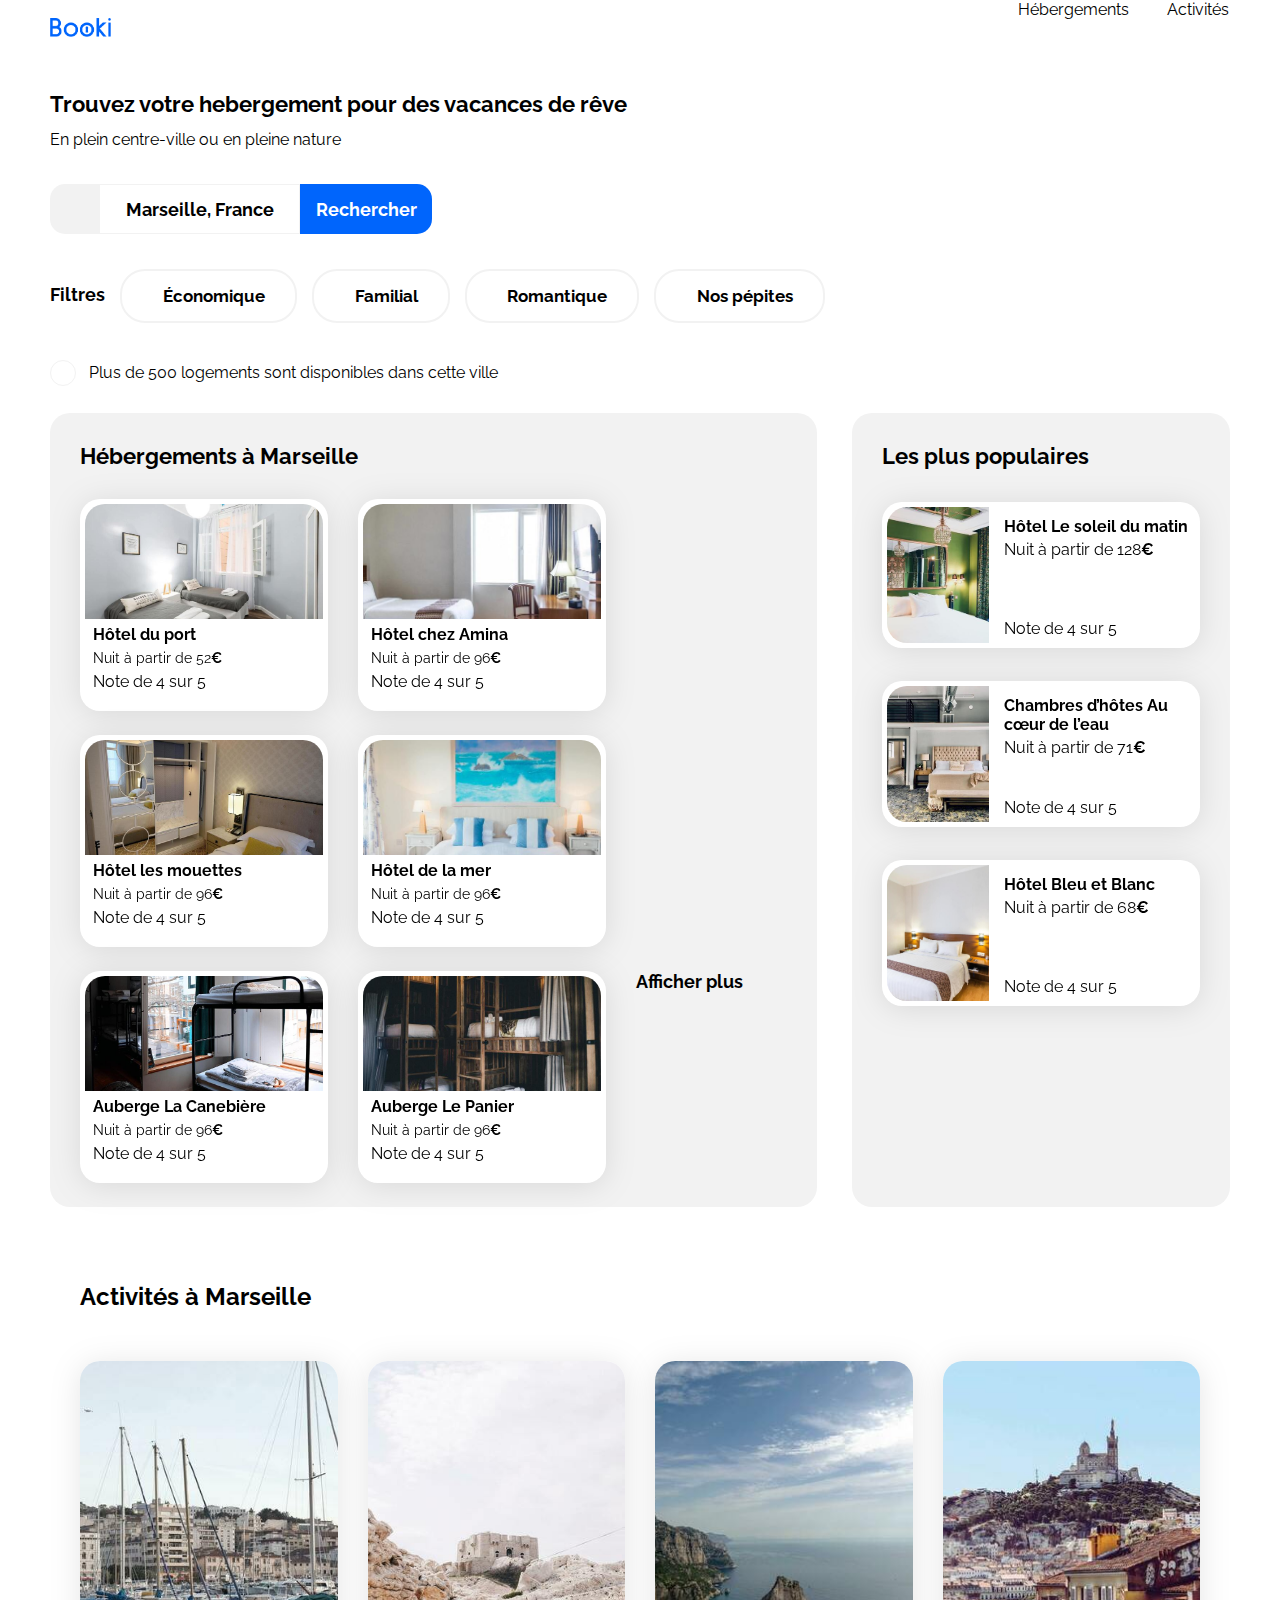
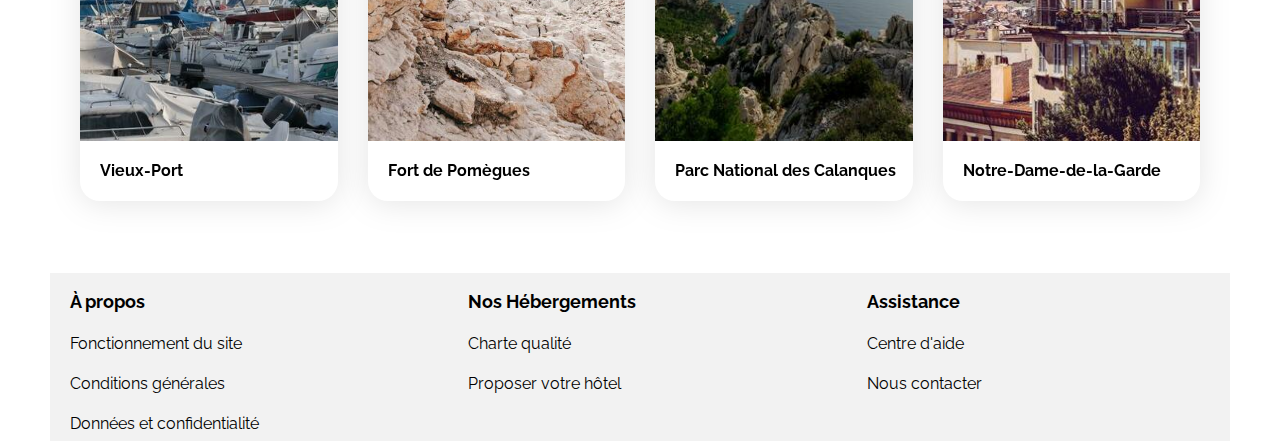
==== commit a2f2224b: "etape11" ====
--- a/index_1.html
+++ b/index_1.html
@@ -21,17 +21,17 @@
                 <img class="logo_image" src="./Images/Booki.png" alt="Logo du site">
             </div>
             <div class="Navigation">
-                <button class="but1"><a href="#ancre_H">Hébergements</a></button>
-                <button class="but2"><a href="#ancre_A">Activités</a></button>
-            </div>     
+                <a href="#ancre_H" class="but1"><span class="liens">Hébergements</span></a>
+                <a href="#ancre_A" class="but2"><span class="liens">Activités</span></a>
+            </div>      
         </header>
         <h1 class="section-title Titre">Trouvez votre hebergement pour des vacances de rêve</h1>
           <h2 class="card-title classique Titre">En plein centre-ville ou en pleine nature</h2>
         <form class="form">
             <div class="form1">             
               <i id ="icone1" class="fas fa-map-marker-alt"></i>
-            </div class="form2">
-            <div>
+            </div>
+            <div class="form2">
               <input type="text" name="lieux" id="lieu" placeholder="Marseille, France">
             </div>
             <div class="form3">
@@ -51,7 +51,7 @@
                <i id="femme" class="fa-solid fa-person"></i><span>Familial</span>
             </div>
             <div class="Filtre3">
-              <i id="coeur"class="fa-solid fa-heart"></i><span>Romantique</span>
+              <i id="coeur" class="fa-solid fa-heart"></i><span>Romantique</span>
             </div>
             <div class="Filtre4">
               <i id="flamme" class="fa-solid fa-fire"></i><span>Nos pépites</span>
@@ -69,7 +69,7 @@
             <div class="hebergements-and-populaires">           
                 <section class="hebergements">
                   <h2 class="section-title euro" id="ancre_H">Hébergements à Marseille</h2>
-                    <div class="Hebergements_Card">
+                    <div class="Hebergements_Card">                   
                         <a href="#">                 
                         <article class="card">
                           <img src="./Images/fred-kleber.jpg" alt="Image de la chambre d'hôtel montrant un lit">
@@ -88,7 +88,7 @@
                               </div>
                           </div>
                         </article>
-                        </a>
+                        </a> 
                         <a href="#">                 
                             <article class="card">
                             <img src="./Images/febrian-zakaria.jpg" alt="Image de la chambre d'hôtel montrant un lit">
@@ -126,7 +126,7 @@
                                 </div>
                             </div>
                         </article>
-                        </a>
+                        </a>   
                         <a href="#">                 
                             <article class="card">
                             <img src="./Images/annie-spratt.jpg" alt="Image de la chambre d'hôtel montrant un lit">
@@ -184,7 +184,7 @@
                               </div>
                             </article>                  
                         </a>
-                        <h3 class="police18">Afficher plus</h3> 
+                    <h3 class="affichez_plus police18">Afficher plus</h3> 
                     </div>
                        
                 </section>          
--- a/Css_1.css
+++ b/Css_1.css
@@ -174,7 +174,7 @@
 /* ETAPE 6 et 7 = LES CARDS*/
 
 .Hebergements_Card img {
-    width: 240px;
+    width: 100%;
     height: 115px;
     border-top-left-radius: 20px;
     border-top-right-radius: 20px;
@@ -185,13 +185,13 @@
     width: 65%;
 }
 
-.Hebergements_Card{
+.Hebergements_Card{ 
     display: flex;
     justify-content: flex-start;
     flex-wrap: wrap;
     gap: 30px;
+    padding: 0px;
     padding-top: 30px; 
-    padding-bottom: 30px;
 
 }
 
@@ -205,7 +205,17 @@
 }
 
 .hebergements .card{
+    display: flex;
+    flex-direction: column;
     padding-bottom: 1px;
+    width: 238px;
+    height: 100%;
+    border-top-left-radius: 20px;
+    border-top-right-radius: 20px;
+}
+
+.affichez_plus{
+    margin: 0px;
 }
 
 .populaires-cards .card-content {
@@ -224,7 +234,7 @@
 }
  
 .hebergements .card-content{
-    height: 80px;
+    height: 85px;
 
 }
 
@@ -265,7 +275,7 @@
 
 .vignette{
     height: 440px;
-    width: 298px;
+    width: 100%;
     border-radius: 20px 20px 20px 20px;
     background-color: white;
     filter: drop-shadow(0px 3px 15px rgba(0, 0, 0, 0.1));
@@ -273,7 +283,7 @@
 
 .Activites img{
     height: 380px;
-    width: 298px;
+    width: 100%;
     border-top-left-radius: 20px;
     border-top-right-radius: 20px;
     object-fit: cover;
@@ -373,6 +383,7 @@
 /****** Populaires ***********/
 .populaires {
     width: 32%;
+    padding-bottom: 0px;
 }
 
 .populaires-title {
@@ -414,14 +425,21 @@
 
 
 
-
 /* Le code ci-dessous correspond à la version responsive uniquement */
 
 /****** Media queries ***********/
 /* Medium devices (tablets, less/equal than 1024px) */
 @media (max-width: 1024px) {
+     .Filtres{
+        flex-direction: column;
+     }
+
+    
+    
+    
     .hebergements-and-populaires {
         flex-direction: column;
+        
     }
 
     .hebergements {
@@ -431,8 +449,14 @@
     .populaires {
         width: 100%;
         margin-top: 50px;
-    }
-
+        gap:20px;
+    }
+    
+    .populaires .card{
+        width: 100%;
+
+    }
+    
     .populaires-cards {
         display: flex;
         flex-direction: row;
@@ -450,11 +474,51 @@
     .card-subtitle {
         font-size: 13px;
     }
+
+    .hebergements .card{
+        width:100% ;
+    }
+    
+    
+    
+    
+    
+    .vignette{
+        height: 270px;
+        width: 52%;
+    }
+    
+    .Activites img{
+        height: 200px;
+        width: 100%;
+    }
+
+    .Activites .card-title{
+        margin: 10px;
+    }
+        
+    
+    .pied_de_page{
+        height: 163px;
+        width: 100%;
+    }
+
+    .bloc{
+        padding-left: 10px;
+    }
+
 }
 
 /* Small devices (phones, less than 768px) */
 @media (max-width: 767.98px) {
-      
+    
+     /* PADDING LEFT*/
+    
+    .Titre, .form, .Filtres, .info{
+        padding-left: 20px;
+        padding-right: 20px;
+    }
+    
     .main-container{
         padding: 0px;
     }
@@ -464,6 +528,7 @@
         width: 100%; 
         flex-direction: column;
         justify-content: space-between;
+        margin-bottom: 35px;
     }
     
     .logo{
@@ -474,7 +539,6 @@
     .logo_image{
         width: 20%;
     }
-    
     
     .Navigation{
         display: flex;
@@ -496,15 +560,32 @@
         
     }
     
+    .Titre{
+        padding-right: 50px;
+    }
+    
+    /* RECHERCHE*/
+    
     .form{
-        width: 50%;
-        border: 1px solid red;
+        width: 85%;
+    }
+    
+    #lieu{
+        width: 110%;
+
+    }
+    
+    #lieu::placeholder{
+        color: black;
+        text-align: start;
+        padding: 15px;
     }
     
     .but3{
         border-radius: 15px 15px 15px 15px;
         height: 49px;
         width: 49px;
+        filter: drop-shadow(0px 4px 4px rgba(0, 4, 4, 0.2));;
     }
     
     #loupe{
@@ -517,47 +598,109 @@
         display: none;
     }
     
-    /* PADDING LEFT*/
-    
-    .Titre, .form, .Filtres, .info{
-        padding-left: 15px;
-    }
-    
+    /* FILTRES*/
+    
+    .Filtres{
+        flex-direction: column;
+    }
+    
+    .Groupe4filtres{
+        display: flex;
+        flex-wrap: wrap;
+    }  
+
     .Filtre1, .Filtre2, .Filtre3, .Filtre4{
         width: 45%;
         font-size: 14px;
-    }
-
-    .Filtres{
-        flex-direction: column;
-    }
-    
-    .Groupe4filtres{
-        display: flex;
-        flex-wrap: wrap;
-    }  
-    
-    .Filtre2{
         justify-content: flex-start;
     }
-
-    #femme{
-        padding-left: 20px;
-    }
-   
-
-    .hebergements-and-populaires{
-        
+    
+    #dollar, #femme, #coeur, #flamme{
+        font-size: 22px;
+        padding-left: 18px;
+    }
+
+    .cercle{
+        margin-top: 22px;
+        padding: 0px;
+    }
+
+    
+    /* MAIN*/
+
+    .hebergements-and-populaires{   
         flex-direction: column-reverse;
         gap: 15px;
     }
 
-
-
-
+    .hebergements-and-populaires section {
+        border-radius: 0px;
+        
+    }
+    
+    .populaires{
+        display: flex;
+        flex-direction: column;
+        margin-top: 0px;
+    }
+
+    /* JE REINITIALISE LA VARIABLE -- MAIN-BG-COLOR*/
+    
+    .hebergements{
+        --main-bg-color:white;
+        background-color: var(--main-bg-color);
+    }
+   
+    .Hebergements_Card{
+        gap: 12px;
+        padding-top: 8px;
+        padding-bottom: 0px;
+    }
+    
+    .hebergements .card{
+        border-radius: 20px;
+         
+    }
+    
+    .hebergements img{
+        height: 110px;
+        width: 310px;
+        gap: 4px;
+         
+    }
+    
+    .neutral-star{
+        color: #F2F2F2;
+    }
+    
+    .populaires-cards{
+        display: flex;
+        flex-direction: column;
+        margin: 0px;
+        gap:12px;
+    }
+    
+    .populaires-cards a{
+        height: 146px;
+        width: 100%;
+        margin: 0px;
+    }
+
+    .populaires-cards .card{
+        margin-top: 15px;
+    }
+    
+    
+    
+   
+   
+   
+   /* ACTIVITES */
+   
     .Activites{
-        padding: 0;
-        padding-left: 15px;
+        padding: 0px;
+        gap: 30px;
+        padding-left: 30px;
     }
     
     .bloc_4_vignettes{
@@ -565,7 +708,17 @@
         flex-direction: column;
         gap: 15px;
     }
-    
+   
+    .Activites img{
+        height: 140px ;
+        width: 100%;
+    }
+
+    .vignette{
+        height: 200px ;
+        width: 315px;
+        
+    }
     .pied_de_page{
         height: 480px;
         width: 100%;
@@ -576,7 +729,7 @@
     }
 
     .bloc{   
-        padding: 0px;
+        padding-left: 30px;
         width: 90%;
     }
 
